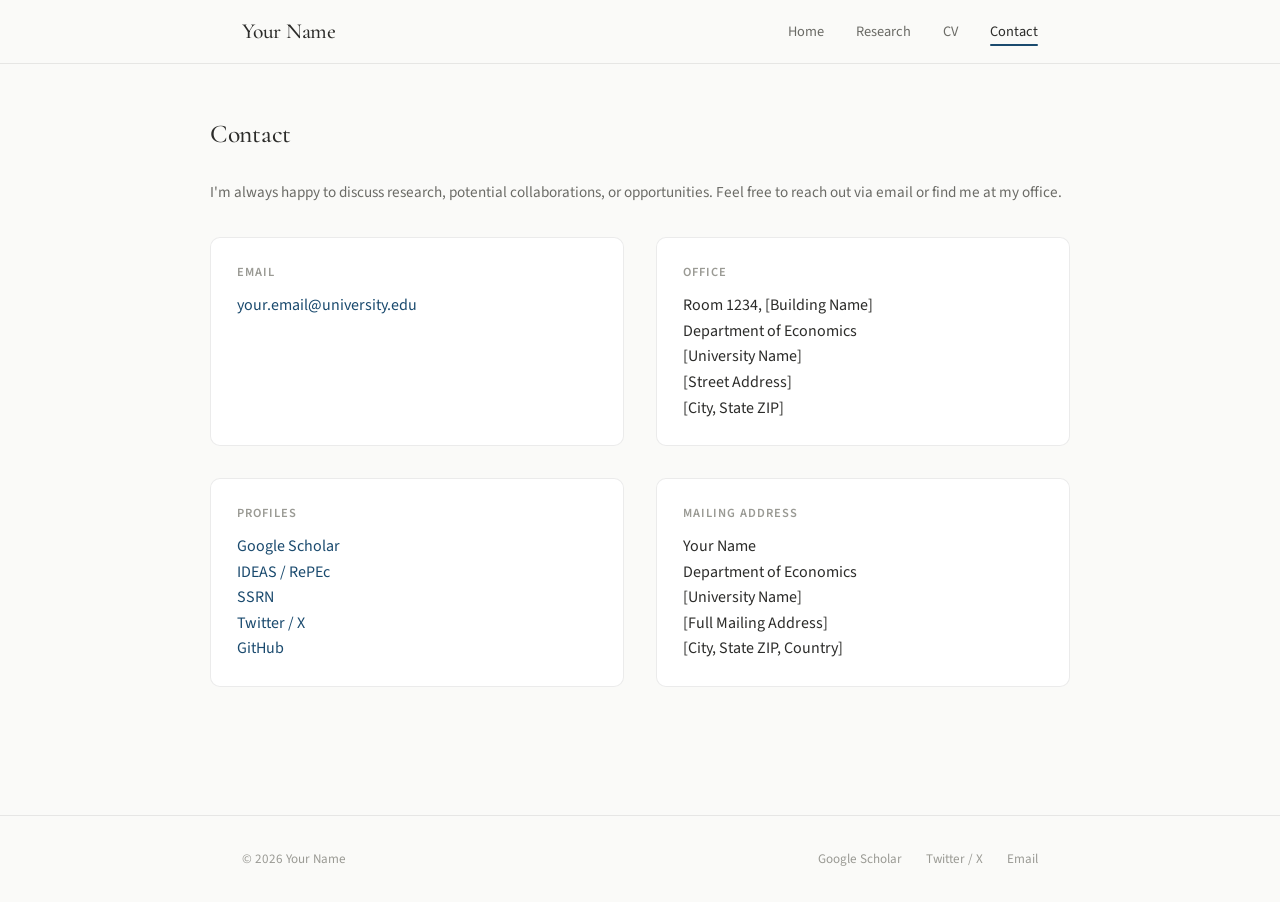
==== contact.html @ 27c3d45a "Add files via upload" ====
<!DOCTYPE html>
<html lang="en">
<head>
  <meta charset="UTF-8">
  <meta name="viewport" content="width=device-width, initial-scale=1.0">
  <title>Contact — Your Name</title>
  <link rel="stylesheet" href="style.css">
</head>
<body>

  <!-- NAVIGATION -->
  <nav class="nav">
    <div class="nav-inner">
      <a href="index.html" class="nav-name">Your Name</a>
      <button class="nav-toggle" onclick="document.querySelector('.nav-links').classList.toggle('open')" aria-label="Menu">
        <span></span><span></span><span></span>
      </button>
      <ul class="nav-links">
        <li><a href="index.html">Home</a></li>
        <li><a href="research.html">Research</a></li>
        <li><a href="cv.html">CV</a></li>
        <li><a href="contact.html" class="active">Contact</a></li>
      </ul>
    </div>
  </nav>

  <main class="container page">

    <h1 class="section-heading animate-in">Contact</h1>
    <p class="cv-intro animate-in">
      I'm always happy to discuss research, potential collaborations, or opportunities. 
      Feel free to reach out via email or find me at my office.
    </p>

    <div class="contact-grid">

      <div class="contact-card animate-in">
        <p class="contact-label">Email</p>
        <p class="contact-value">
          <a href="mailto:your.email@university.edu">your.email@university.edu</a>
        </p>
      </div>

      <div class="contact-card animate-in">
        <p class="contact-label">Office</p>
        <p class="contact-value">
          Room 1234, [Building Name]<br>
          Department of Economics<br>
          [University Name]<br>
          [Street Address]<br>
          [City, State ZIP]
        </p>
      </div>

      <div class="contact-card animate-in">
        <p class="contact-label">Profiles</p>
        <p class="contact-value">
          <a href="https://scholar.google.com/" target="_blank">Google Scholar</a><br>
          <a href="https://ideas.repec.org/" target="_blank">IDEAS / RePEc</a><br>
          <a href="https://ssrn.com/" target="_blank">SSRN</a><br>
          <a href="https://twitter.com/" target="_blank">Twitter / X</a><br>
          <a href="https://github.com/" target="_blank">GitHub</a>
        </p>
      </div>

      <div class="contact-card animate-in">
        <p class="contact-label">Mailing address</p>
        <p class="contact-value">
          Your Name<br>
          Department of Economics<br>
          [University Name]<br>
          [Full Mailing Address]<br>
          [City, State ZIP, Country]
        </p>
      </div>

    </div>

  </main>

  <!-- FOOTER -->
  <footer class="footer">
    <div class="footer-inner">
      <span>&copy; 2026 Your Name</span>
      <div class="footer-links">
        <a href="https://scholar.google.com/" target="_blank">Google Scholar</a>
        <a href="https://twitter.com/" target="_blank">Twitter / X</a>
        <a href="mailto:your.email@university.edu">Email</a>
      </div>
    </div>
  </footer>

</body>
</html>
---- style.css ----
/* ===== FONTS ===== */
@import url('https://fonts.googleapis.com/css2?family=Cormorant+Garamond:ital,wght@0,400;0,500;0,600;1,400;1,500&family=Source+Sans+3:wght@300;400;500;600&display=swap');

/* ===== VARIABLES ===== */
:root {
  --font-display: 'Cormorant Garamond', Georgia, serif;
  --font-body: 'Source Sans 3', 'Segoe UI', sans-serif;
  --color-bg: #FAFAF8;
  --color-surface: #FFFFFF;
  --color-text: #2C2C2A;
  --color-text-secondary: #6B6B66;
  --color-text-tertiary: #9A9A94;
  --color-accent: #1A4A6E;
  --color-accent-light: #E8F0F6;
  --color-border: rgba(0,0,0,0.08);
  --color-border-hover: rgba(0,0,0,0.15);
  --max-width: 860px;
  --nav-height: 64px;
}

/* ===== RESET ===== */
*, *::before, *::after { margin: 0; padding: 0; box-sizing: border-box; }

html {
  font-size: 16px;
  scroll-behavior: smooth;
  -webkit-font-smoothing: antialiased;
}

body {
  font-family: var(--font-body);
  color: var(--color-text);
  background: var(--color-bg);
  line-height: 1.7;
  font-weight: 400;
}

a {
  color: var(--color-accent);
  text-decoration: none;
  transition: color 0.2s ease;
}
a:hover {
  color: #0D3350;
}

img {
  max-width: 100%;
  display: block;
}

/* ===== NAVIGATION ===== */
.nav {
  position: sticky;
  top: 0;
  z-index: 100;
  background: rgba(250, 250, 248, 0.92);
  backdrop-filter: blur(12px);
  -webkit-backdrop-filter: blur(12px);
  border-bottom: 1px solid var(--color-border);
  height: var(--nav-height);
}

.nav-inner {
  max-width: var(--max-width);
  margin: 0 auto;
  padding: 0 2rem;
  height: 100%;
  display: flex;
  align-items: center;
  justify-content: space-between;
}

.nav-name {
  font-family: var(--font-display);
  font-size: 1.35rem;
  font-weight: 500;
  color: var(--color-text);
  letter-spacing: -0.01em;
}

.nav-links {
  display: flex;
  gap: 2rem;
  list-style: none;
}

.nav-links a {
  font-size: 0.9rem;
  font-weight: 400;
  color: var(--color-text-secondary);
  position: relative;
  padding-bottom: 2px;
  transition: color 0.2s ease;
}

.nav-links a:hover,
.nav-links a.active {
  color: var(--color-text);
}

.nav-links a.active::after {
  content: '';
  position: absolute;
  bottom: -2px;
  left: 0;
  right: 0;
  height: 1.5px;
  background: var(--color-accent);
  border-radius: 1px;
}

/* Mobile menu toggle */
.nav-toggle {
  display: none;
  background: none;
  border: none;
  cursor: pointer;
  padding: 8px;
}
.nav-toggle span {
  display: block;
  width: 22px;
  height: 2px;
  background: var(--color-text);
  margin: 5px 0;
  border-radius: 1px;
  transition: 0.3s;
}

/* ===== LAYOUT ===== */
.container {
  max-width: var(--max-width);
  margin: 0 auto;
  padding: 0 2rem;
}

.page {
  padding: 3rem 0 5rem;
}

/* ===== HOME / HERO ===== */
.hero {
  display: flex;
  gap: 2.5rem;
  align-items: flex-start;
  padding: 3.5rem 0 3rem;
}

.hero-photo {
  width: 160px;
  height: 160px;
  border-radius: 50%;
  object-fit: cover;
  flex-shrink: 0;
  background: var(--color-border);
  border: 3px solid var(--color-surface);
  box-shadow: 0 2px 20px rgba(0,0,0,0.06);
}

/* Placeholder when no photo yet */
.hero-photo-placeholder {
  width: 160px;
  height: 160px;
  border-radius: 50%;
  flex-shrink: 0;
  background: linear-gradient(135deg, var(--color-accent-light), #D4E4EF);
  display: flex;
  align-items: center;
  justify-content: center;
  font-family: var(--font-display);
  font-size: 3.2rem;
  font-weight: 500;
  color: var(--color-accent);
  border: 3px solid var(--color-surface);
  box-shadow: 0 2px 20px rgba(0,0,0,0.06);
}

.hero-content {
  flex: 1;
  padding-top: 0.5rem;
}

.hero-name {
  font-family: var(--font-display);
  font-size: 2.4rem;
  font-weight: 500;
  color: var(--color-text);
  line-height: 1.15;
  letter-spacing: -0.02em;
  margin-bottom: 0.4rem;
}

.hero-title {
  font-size: 1.05rem;
  font-weight: 400;
  color: var(--color-text-secondary);
  margin-bottom: 1.2rem;
}

.hero-bio {
  font-size: 0.95rem;
  color: var(--color-text);
  line-height: 1.8;
  max-width: 520px;
}

/* ===== SECTION HEADINGS ===== */
.section-label {
  font-size: 0.72rem;
  font-weight: 600;
  letter-spacing: 0.1em;
  text-transform: uppercase;
  color: var(--color-text-tertiary);
  margin-bottom: 1.2rem;
}

.section-heading {
  font-family: var(--font-display);
  font-size: 1.6rem;
  font-weight: 500;
  color: var(--color-text);
  margin-bottom: 1.5rem;
  letter-spacing: -0.01em;
}

/* ===== HOME GRID (Research + News) ===== */
.home-grid {
  display: grid;
  grid-template-columns: 1fr 1fr;
  gap: 2rem;
  margin-top: 0.5rem;
}

.home-card {
  background: var(--color-surface);
  border: 1px solid var(--color-border);
  border-radius: 10px;
  padding: 1.5rem 1.6rem;
  transition: border-color 0.2s ease;
}
.home-card:hover {
  border-color: var(--color-border-hover);
}

.card-title {
  font-family: var(--font-display);
  font-size: 1.15rem;
  font-weight: 500;
  color: var(--color-text);
  margin-bottom: 0.2rem;
}

.card-meta {
  font-size: 0.82rem;
  color: var(--color-text-tertiary);
  margin-bottom: 0.1rem;
}

.card-meta a {
  color: var(--color-accent);
}

/* ===== RESEARCH PAGE ===== */
.paper-group {
  margin-bottom: 2.5rem;
}

.paper-item {
  padding: 1.2rem 0;
  border-bottom: 1px solid var(--color-border);
}
.paper-item:first-child {
  border-top: 1px solid var(--color-border);
}

.paper-title {
  font-size: 1rem;
  font-weight: 500;
  color: var(--color-text);
  margin-bottom: 0.25rem;
  line-height: 1.4;
}

.paper-authors {
  font-size: 0.88rem;
  color: var(--color-text-secondary);
  margin-bottom: 0.25rem;
}

.paper-venue {
  font-size: 0.85rem;
  color: var(--color-text-tertiary);
  font-style: italic;
}

.paper-links {
  margin-top: 0.5rem;
  display: flex;
  gap: 1rem;
}

.paper-link {
  font-size: 0.8rem;
  font-weight: 500;
  color: var(--color-accent);
  padding: 0.2rem 0.7rem;
  border: 1px solid var(--color-accent);
  border-radius: 5px;
  transition: background 0.2s, color 0.2s;
}
.paper-link:hover {
  background: var(--color-accent);
  color: #fff;
}

.paper-badge {
  display: inline-block;
  font-size: 0.72rem;
  font-weight: 600;
  padding: 0.15rem 0.6rem;
  border-radius: 5px;
  background: var(--color-accent-light);
  color: var(--color-accent);
  margin-left: 0.5rem;
  vertical-align: middle;
}

/* ===== CV PAGE ===== */
.cv-intro {
  font-size: 0.95rem;
  color: var(--color-text-secondary);
  margin-bottom: 2rem;
  line-height: 1.7;
}

.cv-download-btn {
  display: inline-flex;
  align-items: center;
  gap: 0.5rem;
  font-size: 0.95rem;
  font-weight: 500;
  color: #fff;
  background: var(--color-accent);
  padding: 0.75rem 1.8rem;
  border-radius: 8px;
  transition: background 0.2s ease, transform 0.1s ease;
}
.cv-download-btn:hover {
  background: #0D3350;
  color: #fff;
  transform: translateY(-1px);
}
.cv-download-btn svg {
  width: 18px;
  height: 18px;
}

.cv-section {
  margin-top: 3rem;
}

.cv-entry {
  display: grid;
  grid-template-columns: 140px 1fr;
  gap: 1.5rem;
  padding: 1rem 0;
  border-bottom: 1px solid var(--color-border);
}
.cv-entry:first-child {
  border-top: 1px solid var(--color-border);
}

.cv-year {
  font-size: 0.88rem;
  color: var(--color-text-tertiary);
  padding-top: 0.1rem;
}

.cv-detail-title {
  font-size: 0.95rem;
  font-weight: 500;
  color: var(--color-text);
  margin-bottom: 0.15rem;
}

.cv-detail-sub {
  font-size: 0.88rem;
  color: var(--color-text-secondary);
}

/* ===== CONTACT PAGE ===== */
.contact-grid {
  display: grid;
  grid-template-columns: 1fr 1fr;
  gap: 2rem;
  margin-top: 1rem;
}

.contact-card {
  background: var(--color-surface);
  border: 1px solid var(--color-border);
  border-radius: 10px;
  padding: 1.5rem 1.6rem;
}

.contact-label {
  font-size: 0.78rem;
  font-weight: 600;
  text-transform: uppercase;
  letter-spacing: 0.08em;
  color: var(--color-text-tertiary);
  margin-bottom: 0.6rem;
}

.contact-value {
  font-size: 1rem;
  color: var(--color-text);
  line-height: 1.6;
}

.contact-value a {
  color: var(--color-accent);
}

/* ===== FOOTER ===== */
.footer {
  border-top: 1px solid var(--color-border);
  padding: 2rem 0;
  margin-top: 3rem;
}

.footer-inner {
  max-width: var(--max-width);
  margin: 0 auto;
  padding: 0 2rem;
  display: flex;
  justify-content: space-between;
  align-items: center;
  font-size: 0.82rem;
  color: var(--color-text-tertiary);
}

.footer-links {
  display: flex;
  gap: 1.5rem;
}

.footer-links a {
  color: var(--color-text-tertiary);
}
.footer-links a:hover {
  color: var(--color-text);
}

/* ===== ANIMATIONS ===== */
@keyframes fadeUp {
  from { opacity: 0; transform: translateY(16px); }
  to { opacity: 1; transform: translateY(0); }
}

.animate-in {
  animation: fadeUp 0.5s ease forwards;
  opacity: 0;
}
.animate-in:nth-child(1) { animation-delay: 0.05s; }
.animate-in:nth-child(2) { animation-delay: 0.12s; }
.animate-in:nth-child(3) { animation-delay: 0.19s; }
.animate-in:nth-child(4) { animation-delay: 0.26s; }

/* ===== RESPONSIVE ===== */
@media (max-width: 700px) {
  .nav-links { display: none; }
  .nav-links.open {
    display: flex;
    flex-direction: column;
    position: absolute;
    top: var(--nav-height);
    left: 0;
    right: 0;
    background: var(--color-bg);
    border-bottom: 1px solid var(--color-border);
    padding: 1rem 2rem 1.5rem;
    gap: 1rem;
  }
  .nav-toggle { display: block; }

  .hero {
    flex-direction: column;
    align-items: center;
    text-align: center;
  }
  .hero-bio { max-width: 100%; }

  .home-grid,
  .contact-grid {
    grid-template-columns: 1fr;
  }

  .cv-entry {
    grid-template-columns: 1fr;
    gap: 0.3rem;
  }
}
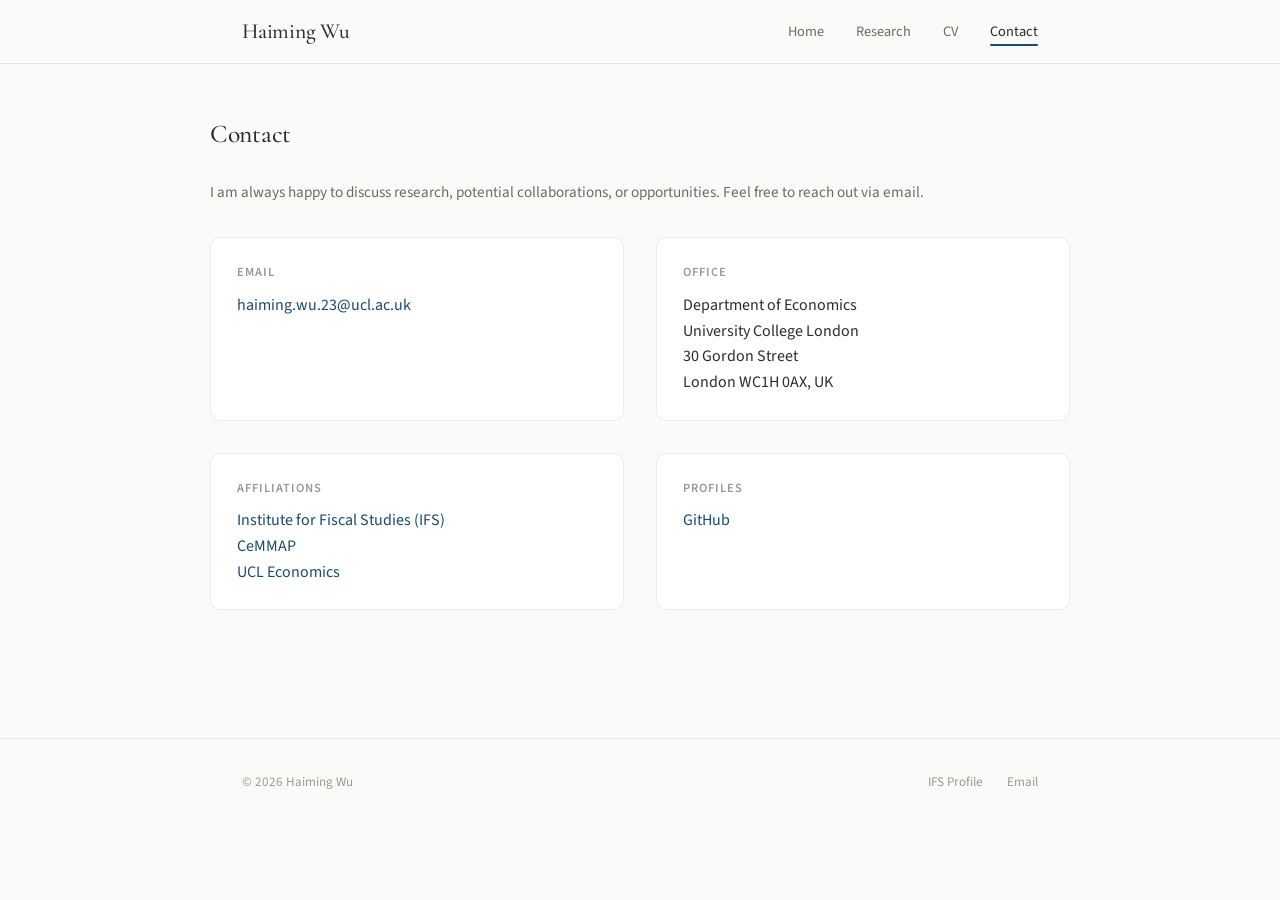
==== commit 10e641dd: "Update contact details and personal information" ====
--- a/contact.html
+++ b/contact.html
@@ -3,7 +3,7 @@
 <head>
   <meta charset="UTF-8">
   <meta name="viewport" content="width=device-width, initial-scale=1.0">
-  <title>Contact — Your Name</title>
+  <title>Contact — Haiming Wu</title>
   <link rel="stylesheet" href="style.css">
 </head>
 <body>
@@ -11,7 +11,7 @@
   <!-- NAVIGATION -->
   <nav class="nav">
     <div class="nav-inner">
-      <a href="index.html" class="nav-name">Your Name</a>
+      <a href="index.html" class="nav-name">Haiming Wu</a>
       <button class="nav-toggle" onclick="document.querySelector('.nav-links').classList.toggle('open')" aria-label="Menu">
         <span></span><span></span><span></span>
       </button>
@@ -28,8 +28,8 @@
 
     <h1 class="section-heading animate-in">Contact</h1>
     <p class="cv-intro animate-in">
-      I'm always happy to discuss research, potential collaborations, or opportunities. 
-      Feel free to reach out via email or find me at my office.
+      I am always happy to discuss research, potential collaborations, or opportunities. 
+      Feel free to reach out via email.
     </p>
 
     <div class="contact-grid">
@@ -37,40 +37,33 @@
       <div class="contact-card animate-in">
         <p class="contact-label">Email</p>
         <p class="contact-value">
-          <a href="mailto:your.email@university.edu">your.email@university.edu</a>
+          <a href="mailto:haiming.wu.23@ucl.ac.uk">haiming.wu.23@ucl.ac.uk</a>
         </p>
       </div>
 
       <div class="contact-card animate-in">
         <p class="contact-label">Office</p>
         <p class="contact-value">
-          Room 1234, [Building Name]<br>
           Department of Economics<br>
-          [University Name]<br>
-          [Street Address]<br>
-          [City, State ZIP]
+          University College London<br>
+          30 Gordon Street<br>
+          London WC1H 0AX, UK
+        </p>
+      </div>
+
+      <div class="contact-card animate-in">
+        <p class="contact-label">Affiliations</p>
+        <p class="contact-value">
+          <a href="https://ifs.org.uk/people/haiming-wu" target="_blank">Institute for Fiscal Studies (IFS)</a><br>
+          <a href="https://cemmap.ac.uk/person/haiming-wu/" target="_blank">CeMMAP</a><br>
+          <a href="https://www.ucl.ac.uk/economics" target="_blank">UCL Economics</a>
         </p>
       </div>
 
       <div class="contact-card animate-in">
         <p class="contact-label">Profiles</p>
         <p class="contact-value">
-          <a href="https://scholar.google.com/" target="_blank">Google Scholar</a><br>
-          <a href="https://ideas.repec.org/" target="_blank">IDEAS / RePEc</a><br>
-          <a href="https://ssrn.com/" target="_blank">SSRN</a><br>
-          <a href="https://twitter.com/" target="_blank">Twitter / X</a><br>
-          <a href="https://github.com/" target="_blank">GitHub</a>
-        </p>
-      </div>
-
-      <div class="contact-card animate-in">
-        <p class="contact-label">Mailing address</p>
-        <p class="contact-value">
-          Your Name<br>
-          Department of Economics<br>
-          [University Name]<br>
-          [Full Mailing Address]<br>
-          [City, State ZIP, Country]
+          <a href="https://github.com/HaimingEcon" target="_blank">GitHub</a>
         </p>
       </div>
 
@@ -81,11 +74,10 @@
   <!-- FOOTER -->
   <footer class="footer">
     <div class="footer-inner">
-      <span>&copy; 2026 Your Name</span>
+      <span>&copy; 2026 Haiming Wu</span>
       <div class="footer-links">
-        <a href="https://scholar.google.com/" target="_blank">Google Scholar</a>
-        <a href="https://twitter.com/" target="_blank">Twitter / X</a>
-        <a href="mailto:your.email@university.edu">Email</a>
+        <a href="https://ifs.org.uk/people/haiming-wu" target="_blank">IFS Profile</a>
+        <a href="mailto:haiming.wu.23@ucl.ac.uk">Email</a>
       </div>
     </div>
   </footer>
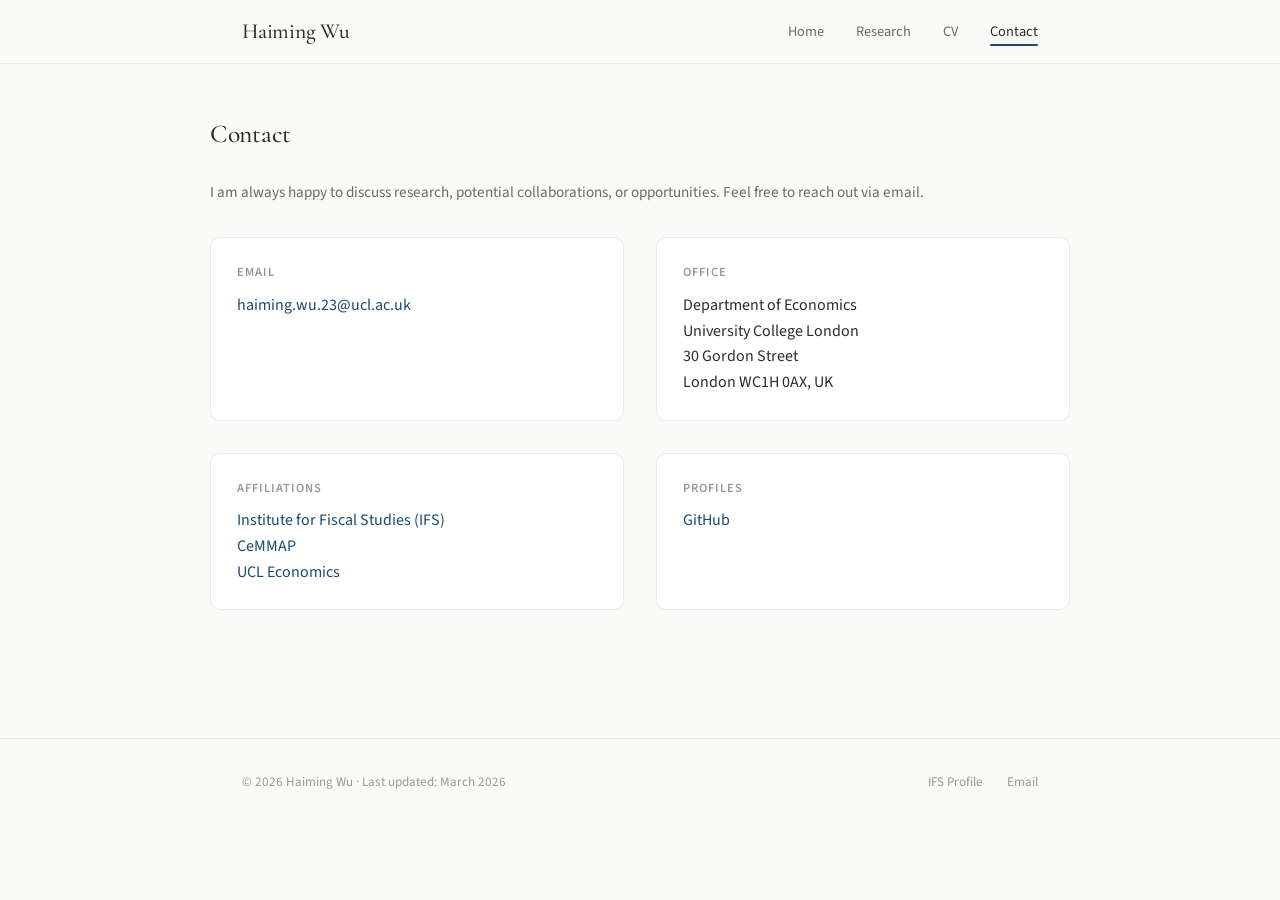
==== commit 6508a40f: "Update footer with last updated date" ====
--- a/contact.html
+++ b/contact.html
@@ -4,6 +4,7 @@
   <meta charset="UTF-8">
   <meta name="viewport" content="width=device-width, initial-scale=1.0">
   <title>Contact — Haiming Wu</title>
+  <link rel="icon" href="favicon.png" type="image/png">
   <link rel="stylesheet" href="style.css">
 </head>
 <body>
@@ -74,7 +75,7 @@
   <!-- FOOTER -->
   <footer class="footer">
     <div class="footer-inner">
-      <span>&copy; 2026 Haiming Wu</span>
+      <span>&copy; 2026 Haiming Wu · Last updated: March 2026</span>
       <div class="footer-links">
         <a href="https://ifs.org.uk/people/haiming-wu" target="_blank">IFS Profile</a>
         <a href="mailto:haiming.wu.23@ucl.ac.uk">Email</a>
--- a/style.css
+++ b/style.css
@@ -470,6 +470,15 @@
 
 /* ===== RESPONSIVE ===== */
 @media (max-width: 700px) {
+  .container {
+    padding: 0 1.2rem;
+  }
+  .nav-inner {
+    padding: 0 1.2rem;
+  }
+  .footer-inner {
+    padding: 0 1.2rem;
+  }
   .nav-links { display: none; }
   .nav-links.open {
     display: flex;
@@ -480,7 +489,7 @@
     right: 0;
     background: var(--color-bg);
     border-bottom: 1px solid var(--color-border);
-    padding: 1rem 2rem 1.5rem;
+    padding: 1rem 1.2rem 1.5rem;
     gap: 1rem;
   }
   .nav-toggle { display: block; }
@@ -501,4 +510,8 @@
     grid-template-columns: 1fr;
     gap: 0.3rem;
   }
-}
+
+  .paper-title {
+    word-wrap: break-word;
+  }
+}
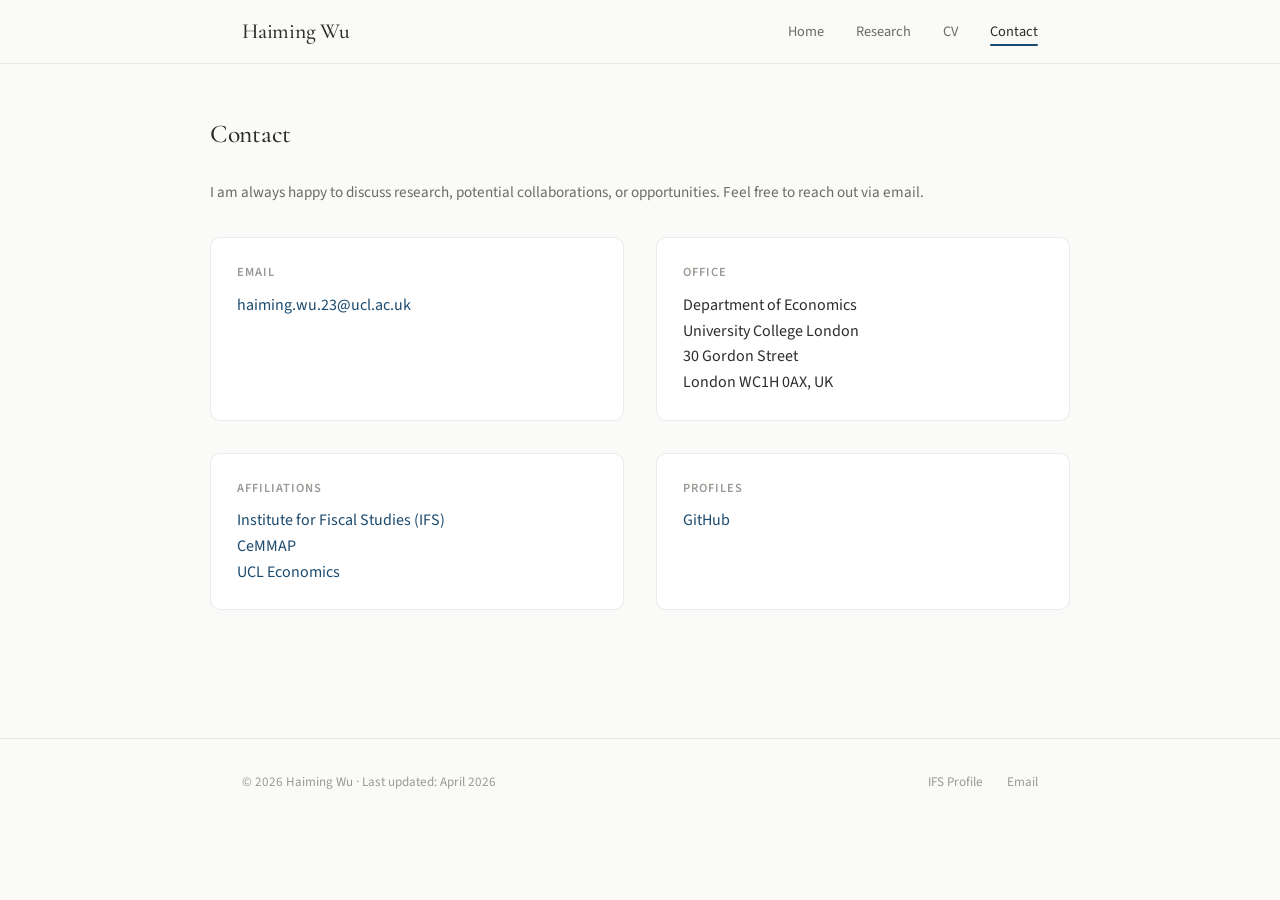
==== commit 045f90fc: "Update footer last updated date to April 2026" ====
--- a/contact.html
+++ b/contact.html
@@ -4,6 +4,14 @@
   <meta charset="UTF-8">
   <meta name="viewport" content="width=device-width, initial-scale=1.0">
   <title>Contact — Haiming Wu</title>
+  <!-- Google Analytics -->
+  <script async src="https://www.googletagmanager.com/gtag/js?id=G-ZTXLK1MJ99"></script>
+  <script>
+    window.dataLayer = window.dataLayer || [];
+    function gtag(){dataLayer.push(arguments);}
+    gtag('js', new Date());
+    gtag('config', 'G-ZTXLK1MJ99');
+  </script>
   <link rel="icon" href="favicon.png" type="image/png">
   <link rel="stylesheet" href="style.css">
 </head>
@@ -75,7 +83,7 @@
   <!-- FOOTER -->
   <footer class="footer">
     <div class="footer-inner">
-      <span>&copy; 2026 Haiming Wu · Last updated: March 2026</span>
+      <span>&copy; 2026 Haiming Wu · Last updated: April 2026</span>
       <div class="footer-links">
         <a href="https://ifs.org.uk/people/haiming-wu" target="_blank">IFS Profile</a>
         <a href="mailto:haiming.wu.23@ucl.ac.uk">Email</a>
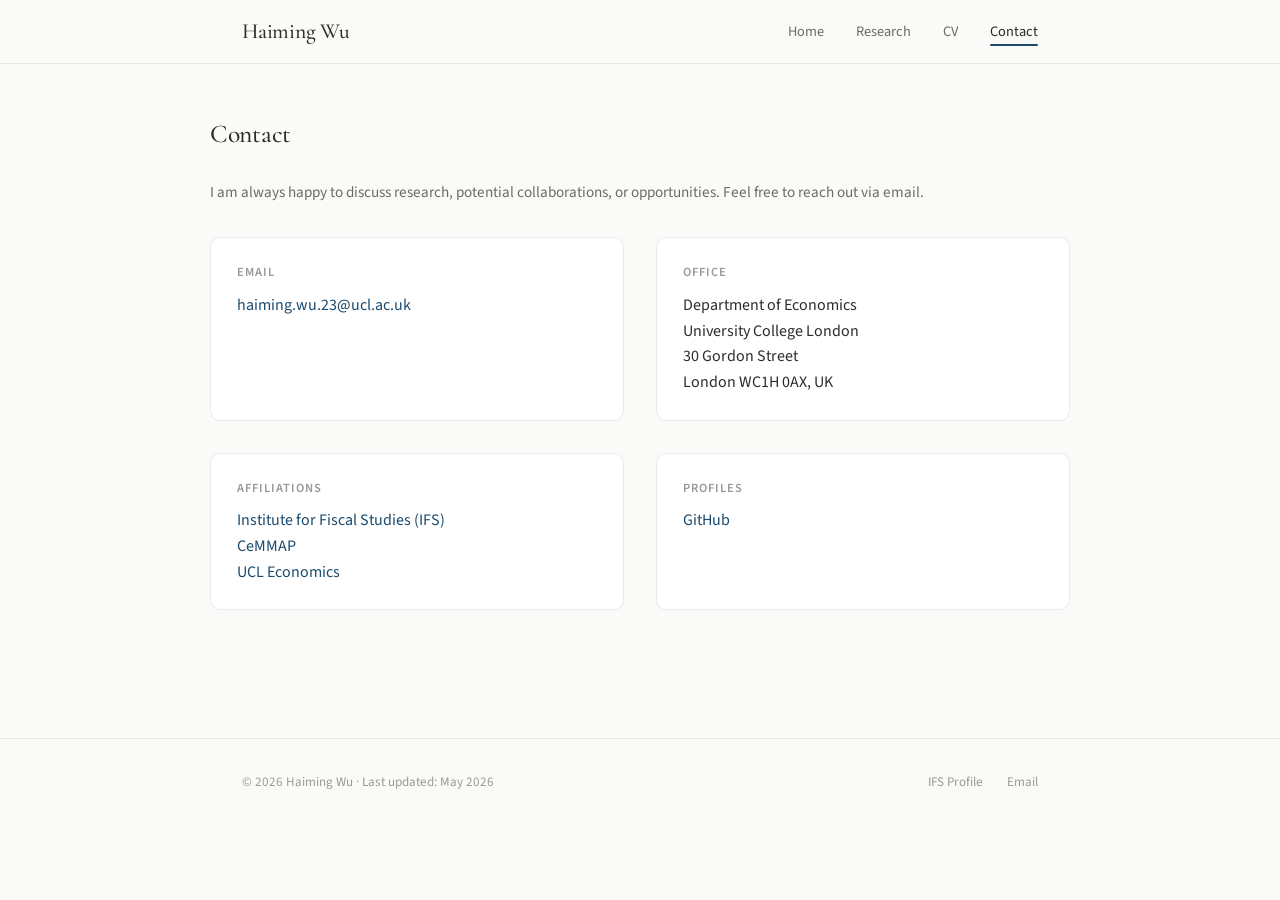
==== commit 505b165a: "Update last updated date in footer" ====
--- a/contact.html
+++ b/contact.html
@@ -83,7 +83,7 @@
   <!-- FOOTER -->
   <footer class="footer">
     <div class="footer-inner">
-      <span>&copy; 2026 Haiming Wu · Last updated: April 2026</span>
+      <span>&copy; 2026 Haiming Wu · Last updated: May 2026</span>
       <div class="footer-links">
         <a href="https://ifs.org.uk/people/haiming-wu" target="_blank">IFS Profile</a>
         <a href="mailto:haiming.wu.23@ucl.ac.uk">Email</a>
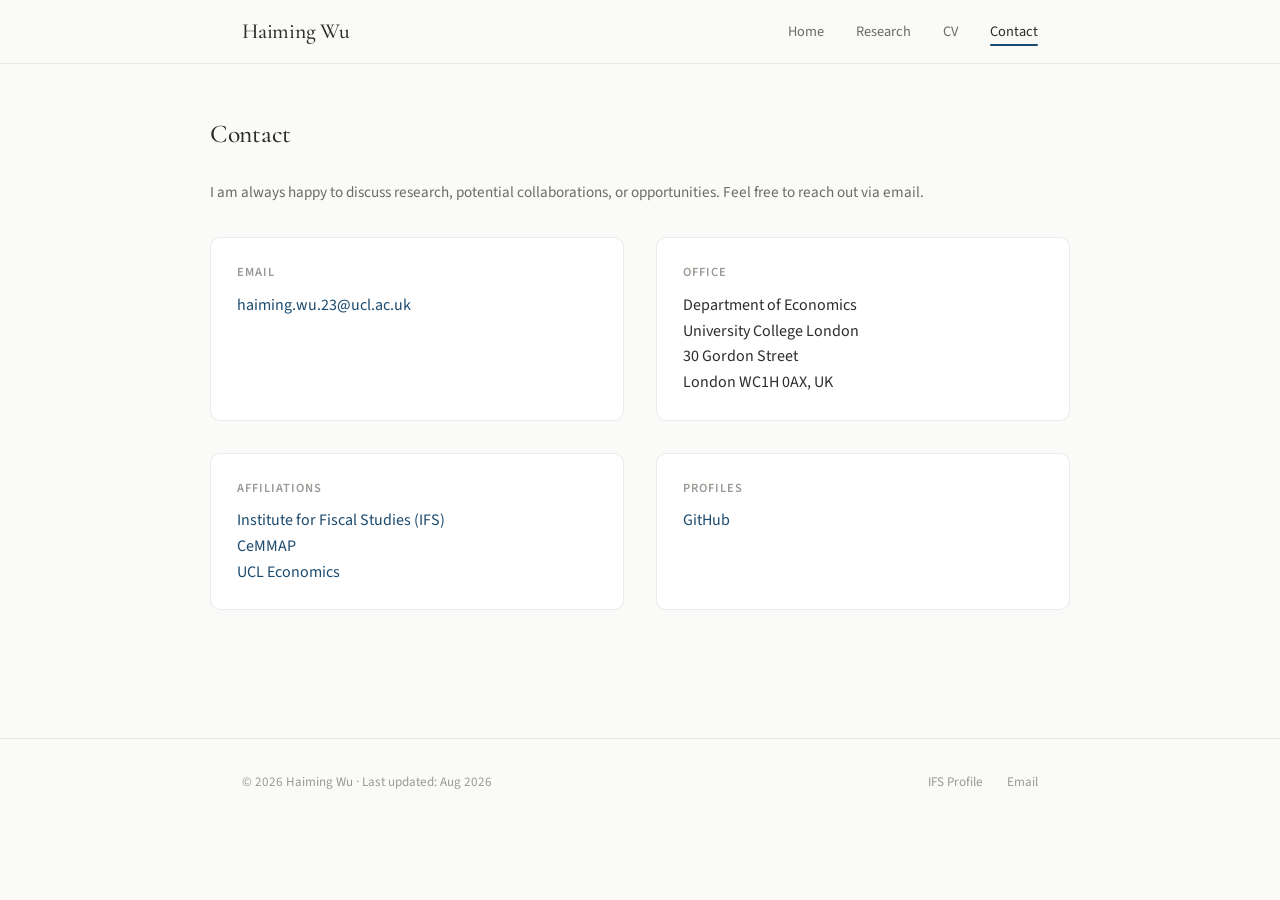
==== commit 56356302: "Update contact.html" ====
--- a/contact.html
+++ b/contact.html
@@ -83,7 +83,7 @@
   <!-- FOOTER -->
   <footer class="footer">
     <div class="footer-inner">
-      <span>&copy; 2026 Haiming Wu · Last updated: May 2026</span>
+      <span>&copy; 2026 Haiming Wu · Last updated: Aug 2026</span>
       <div class="footer-links">
         <a href="https://ifs.org.uk/people/haiming-wu" target="_blank">IFS Profile</a>
         <a href="mailto:haiming.wu.23@ucl.ac.uk">Email</a>
